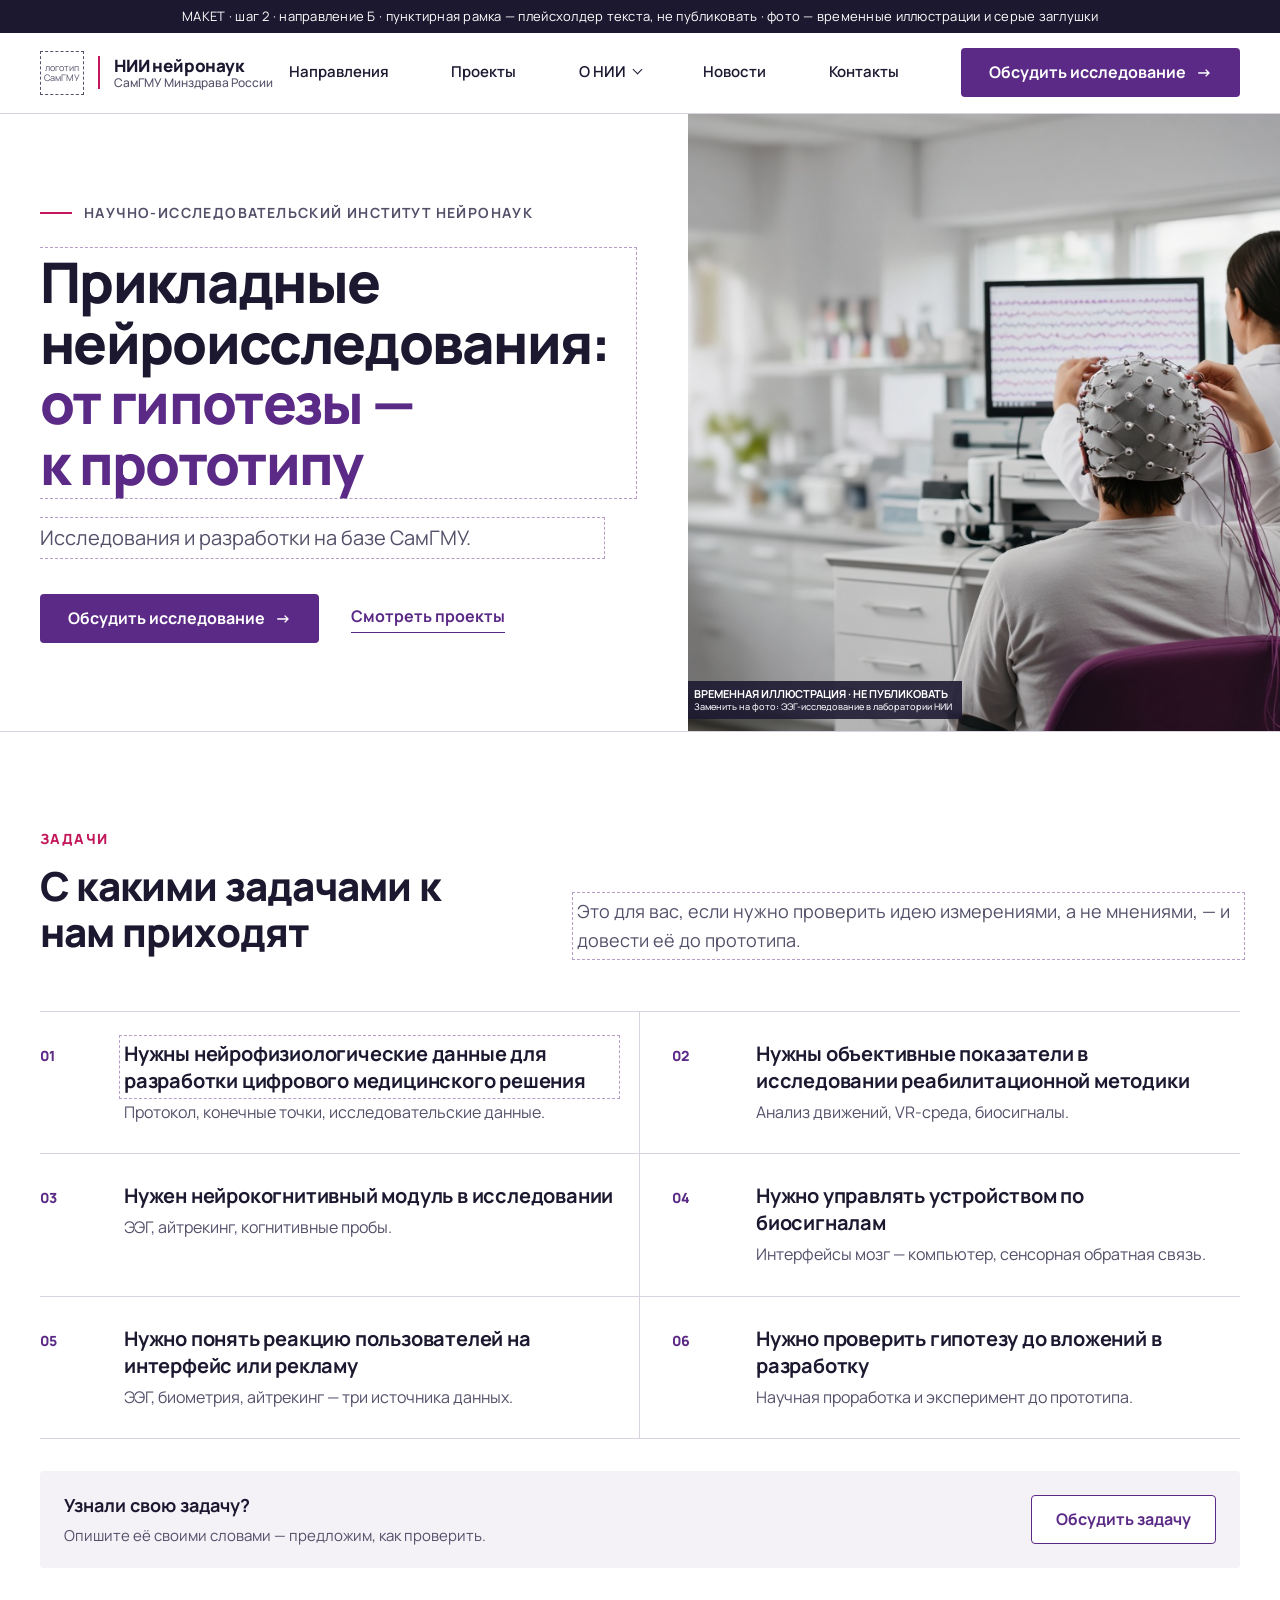
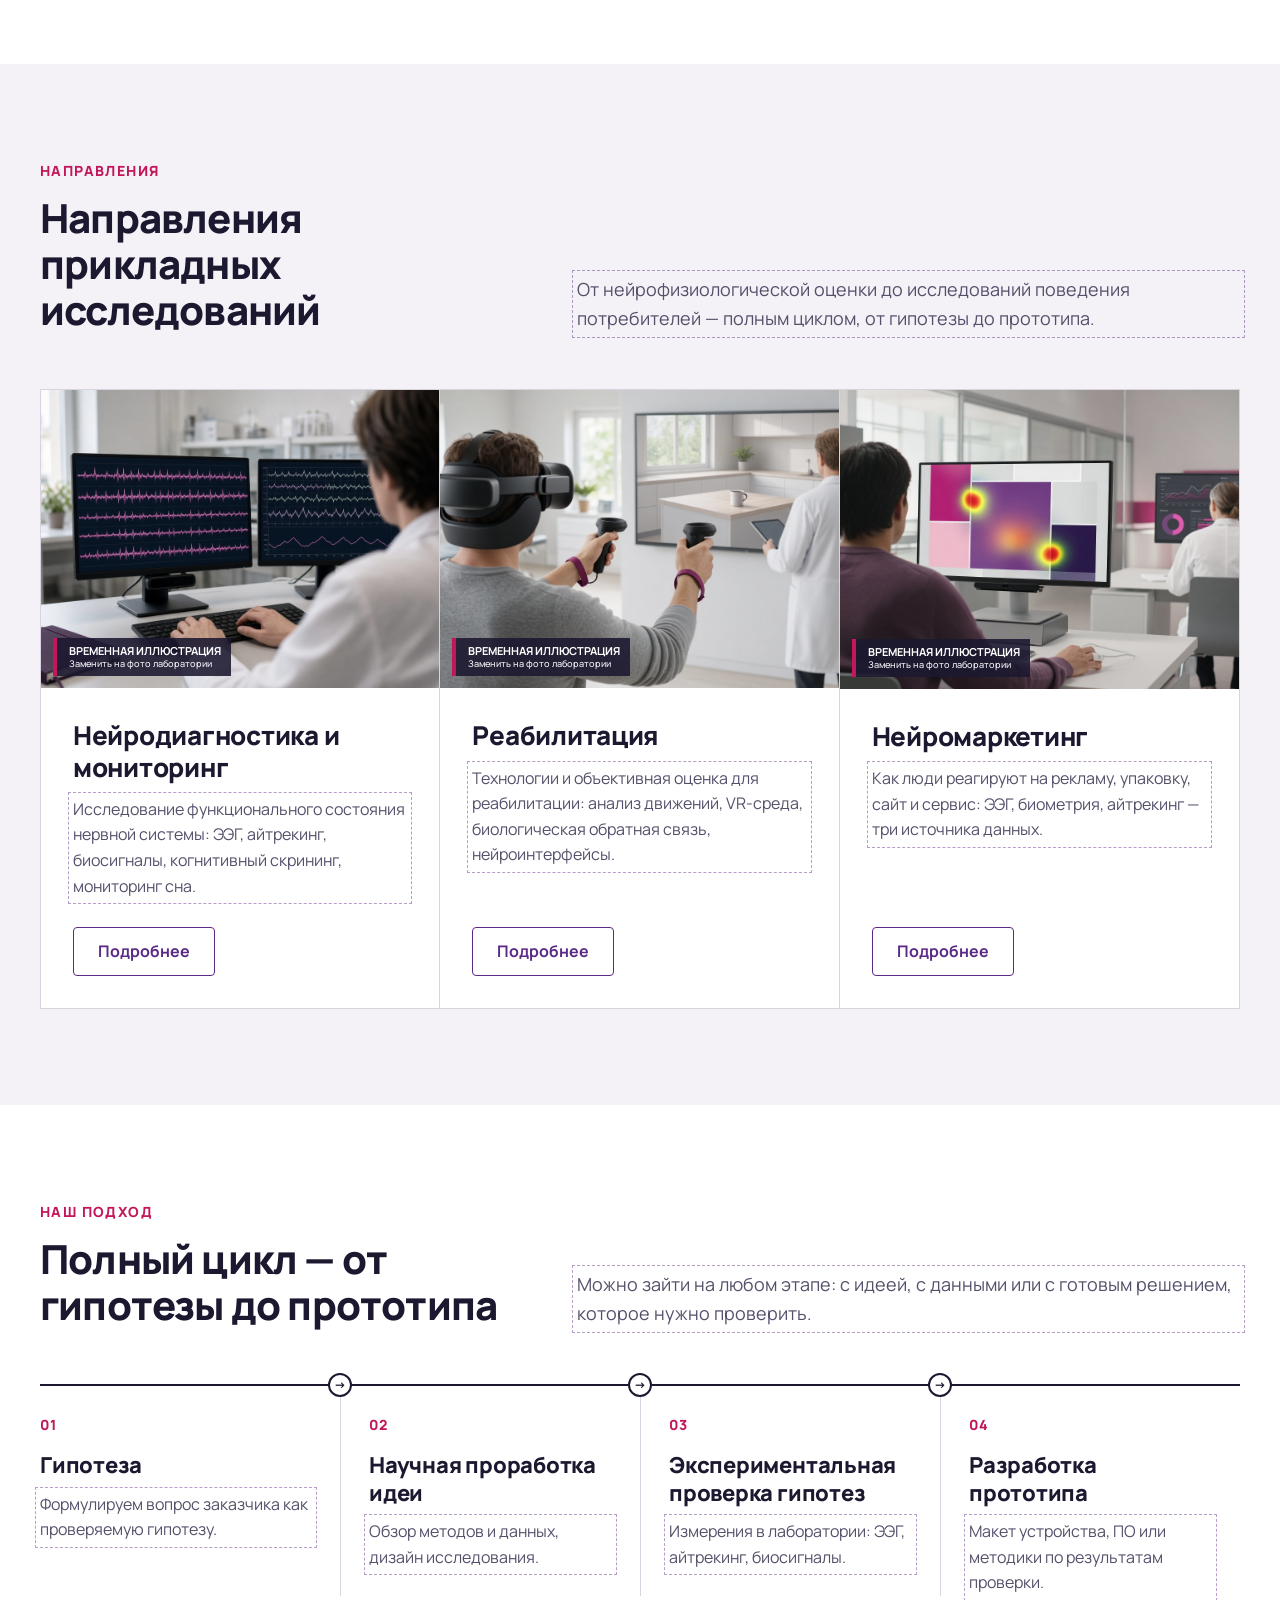
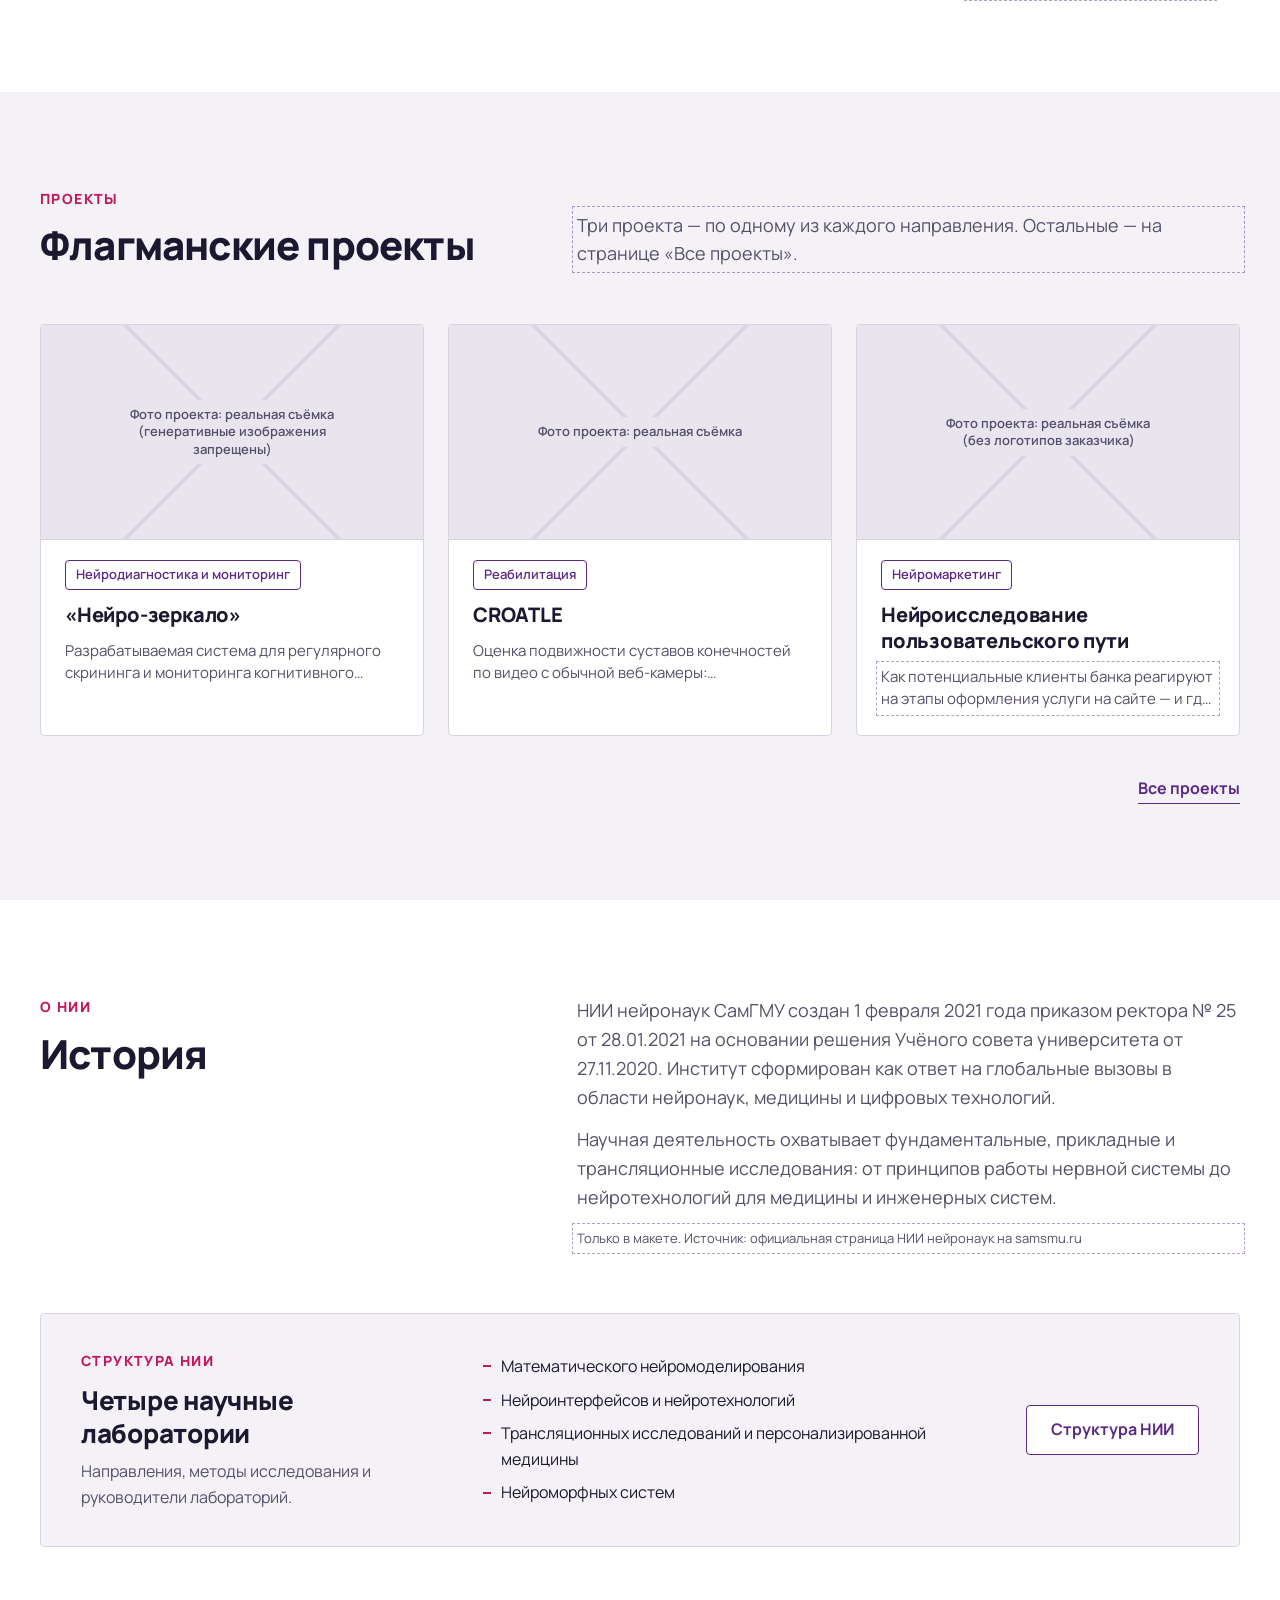
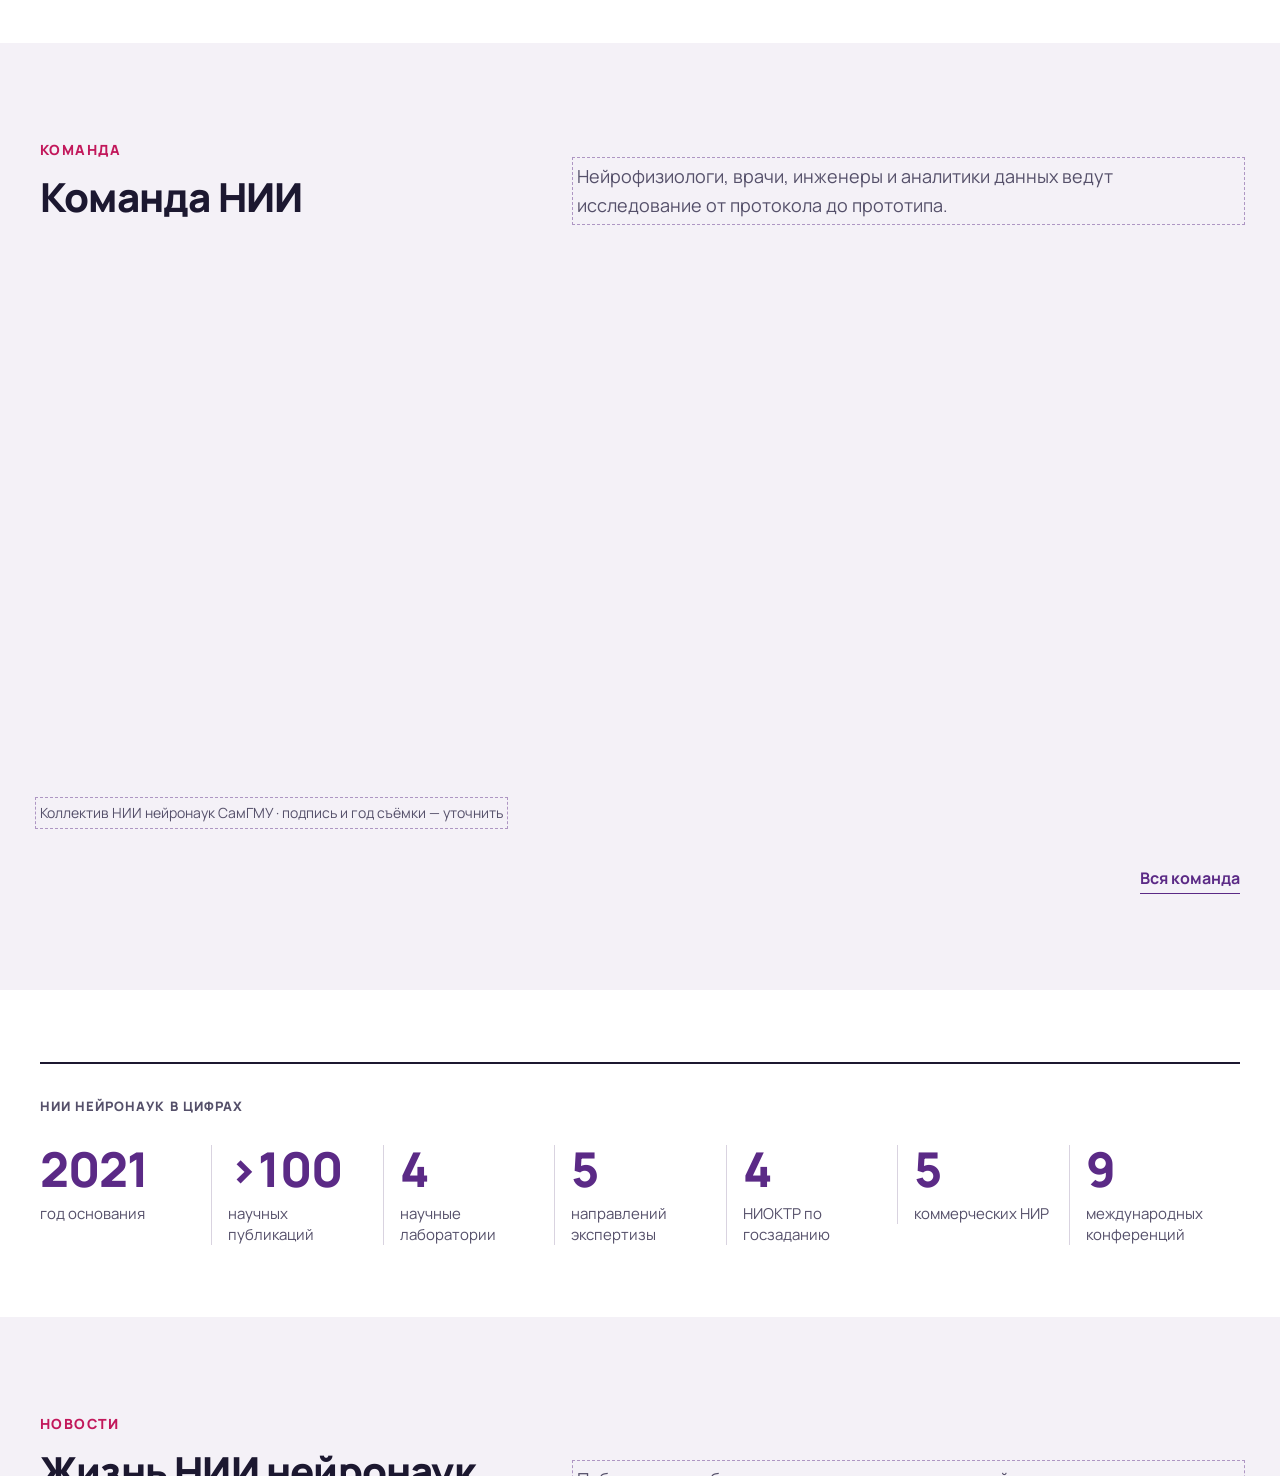
==== index.html @ fd70f429 "Add the static site mockup, variant B." ====
<!DOCTYPE html>
<html lang="ru">
<head>
  <meta charset="utf-8">
  <meta http-equiv="refresh" content="0; url=01_главная.html">
  <title>Макет сайта НИИ нейронаук — вариант Б</title>
</head>
<body>
  <p><a href="01_главная.html">Открыть главную макета</a></p>
</body>
</html>
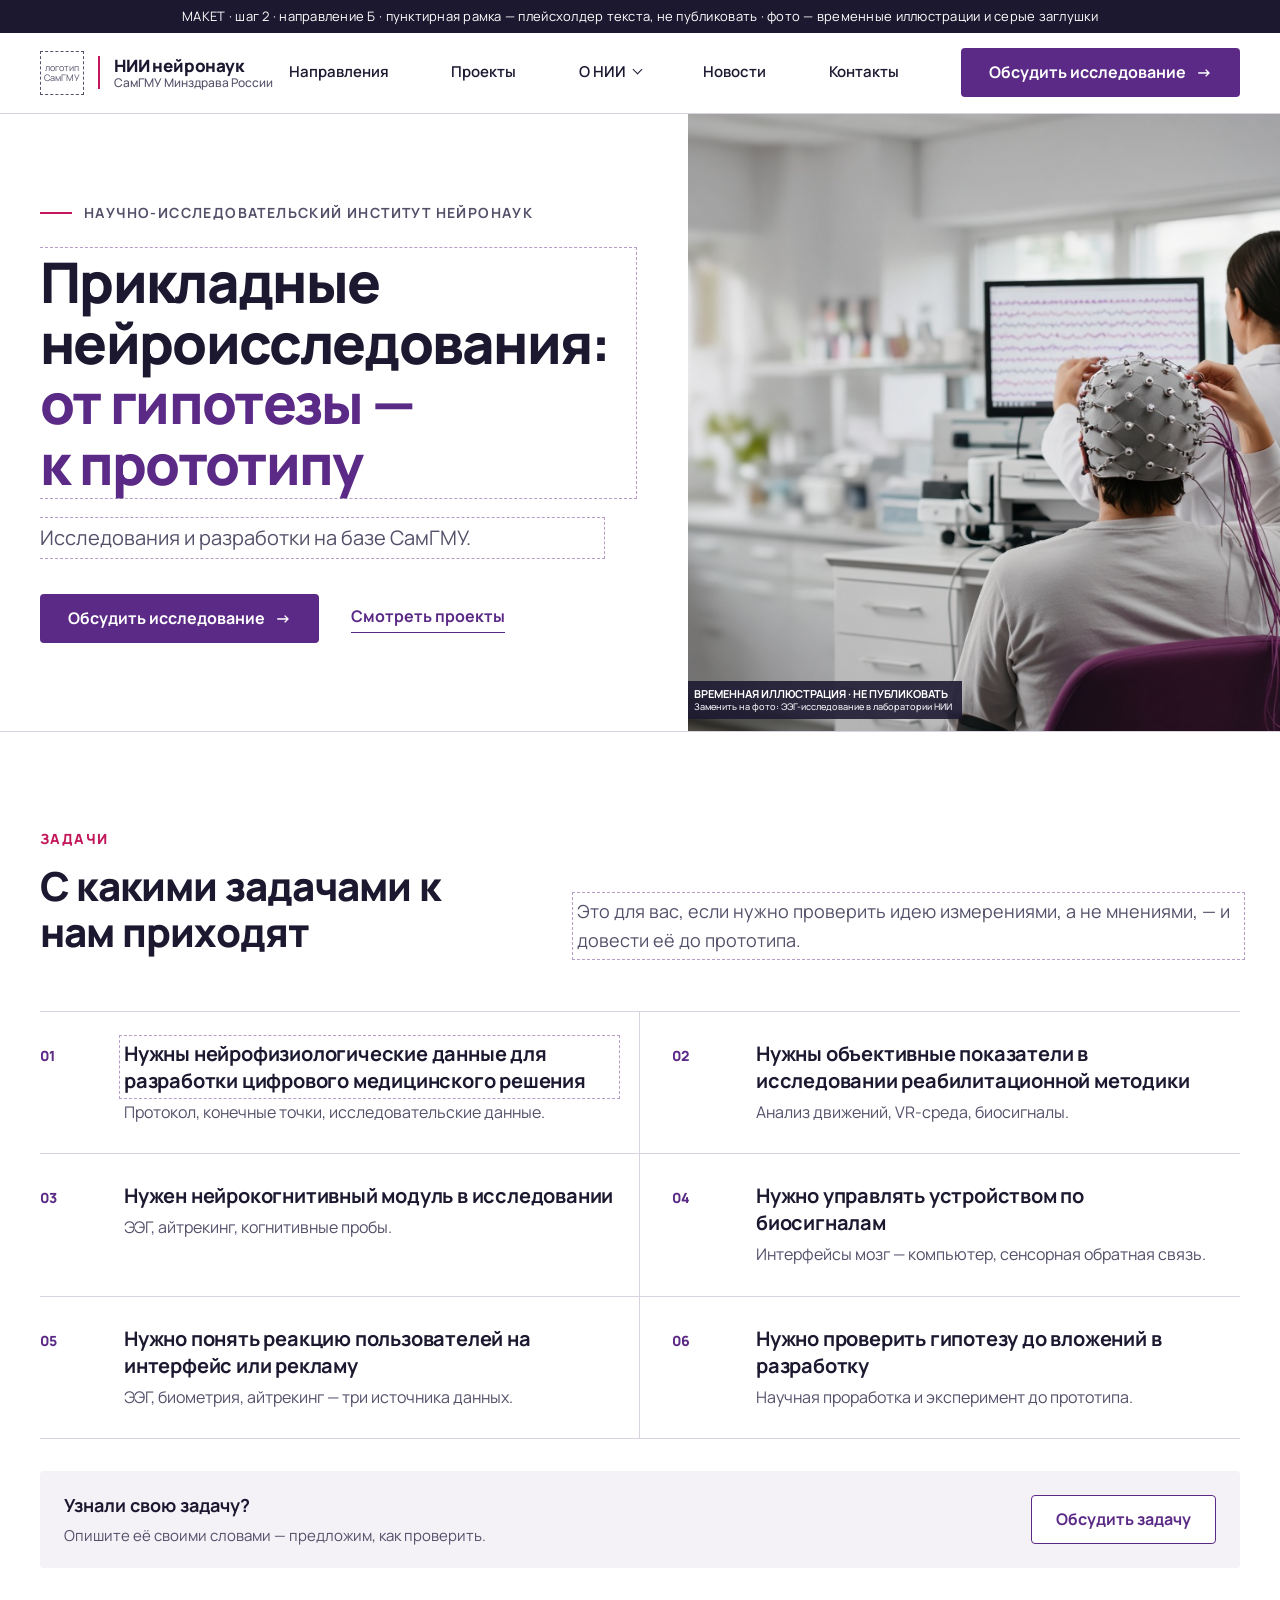
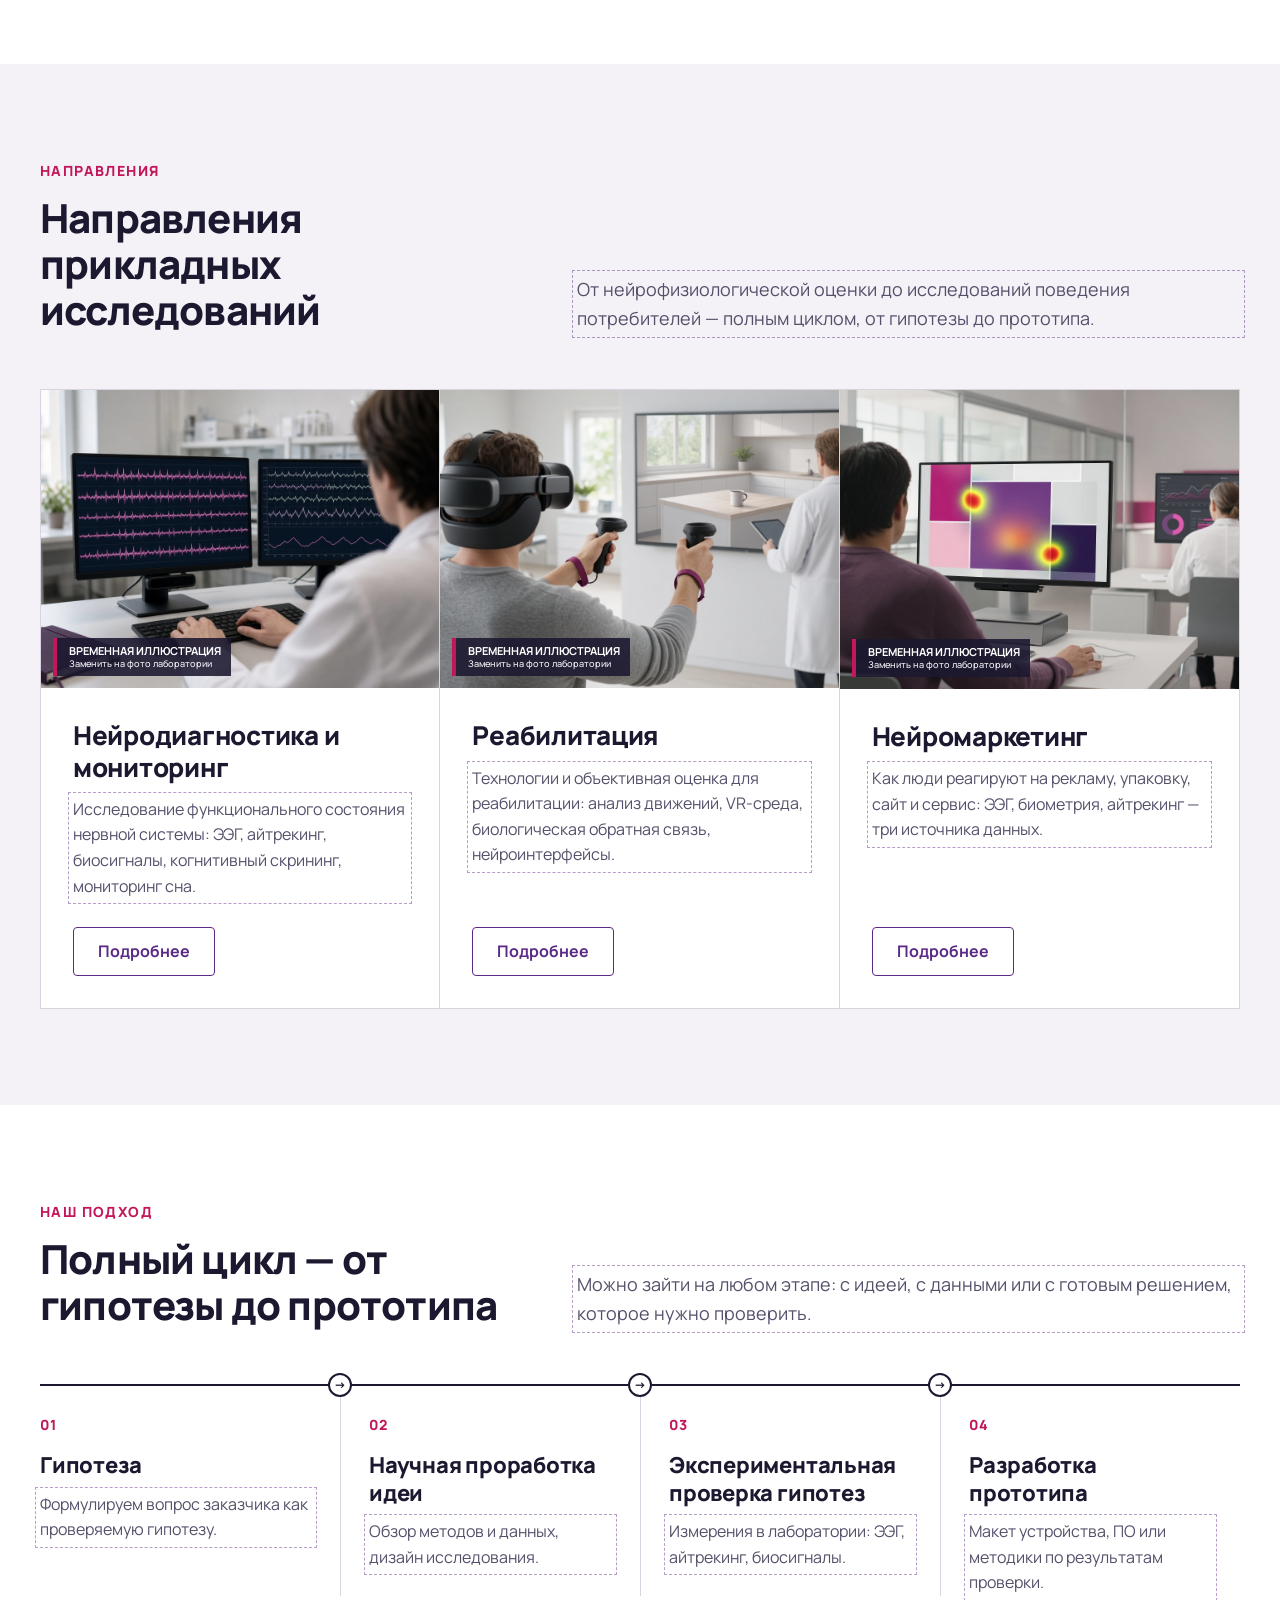
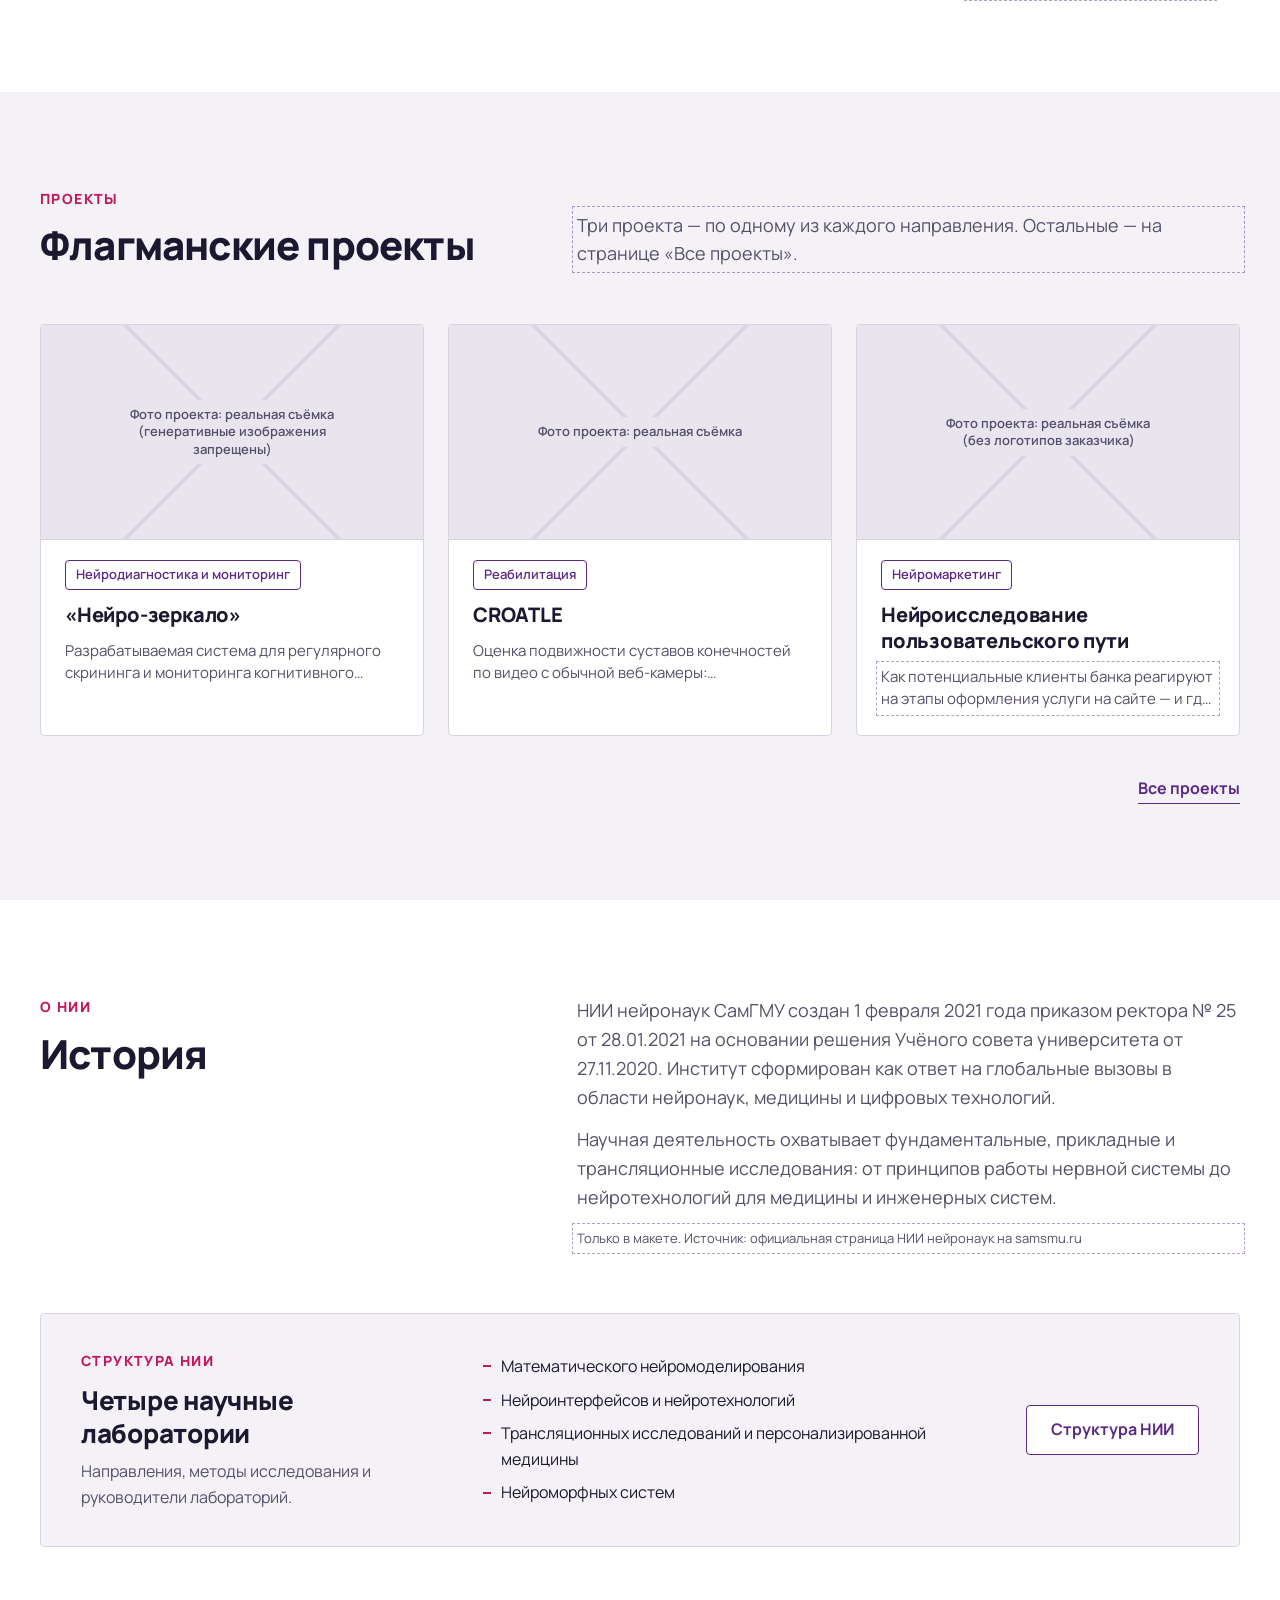
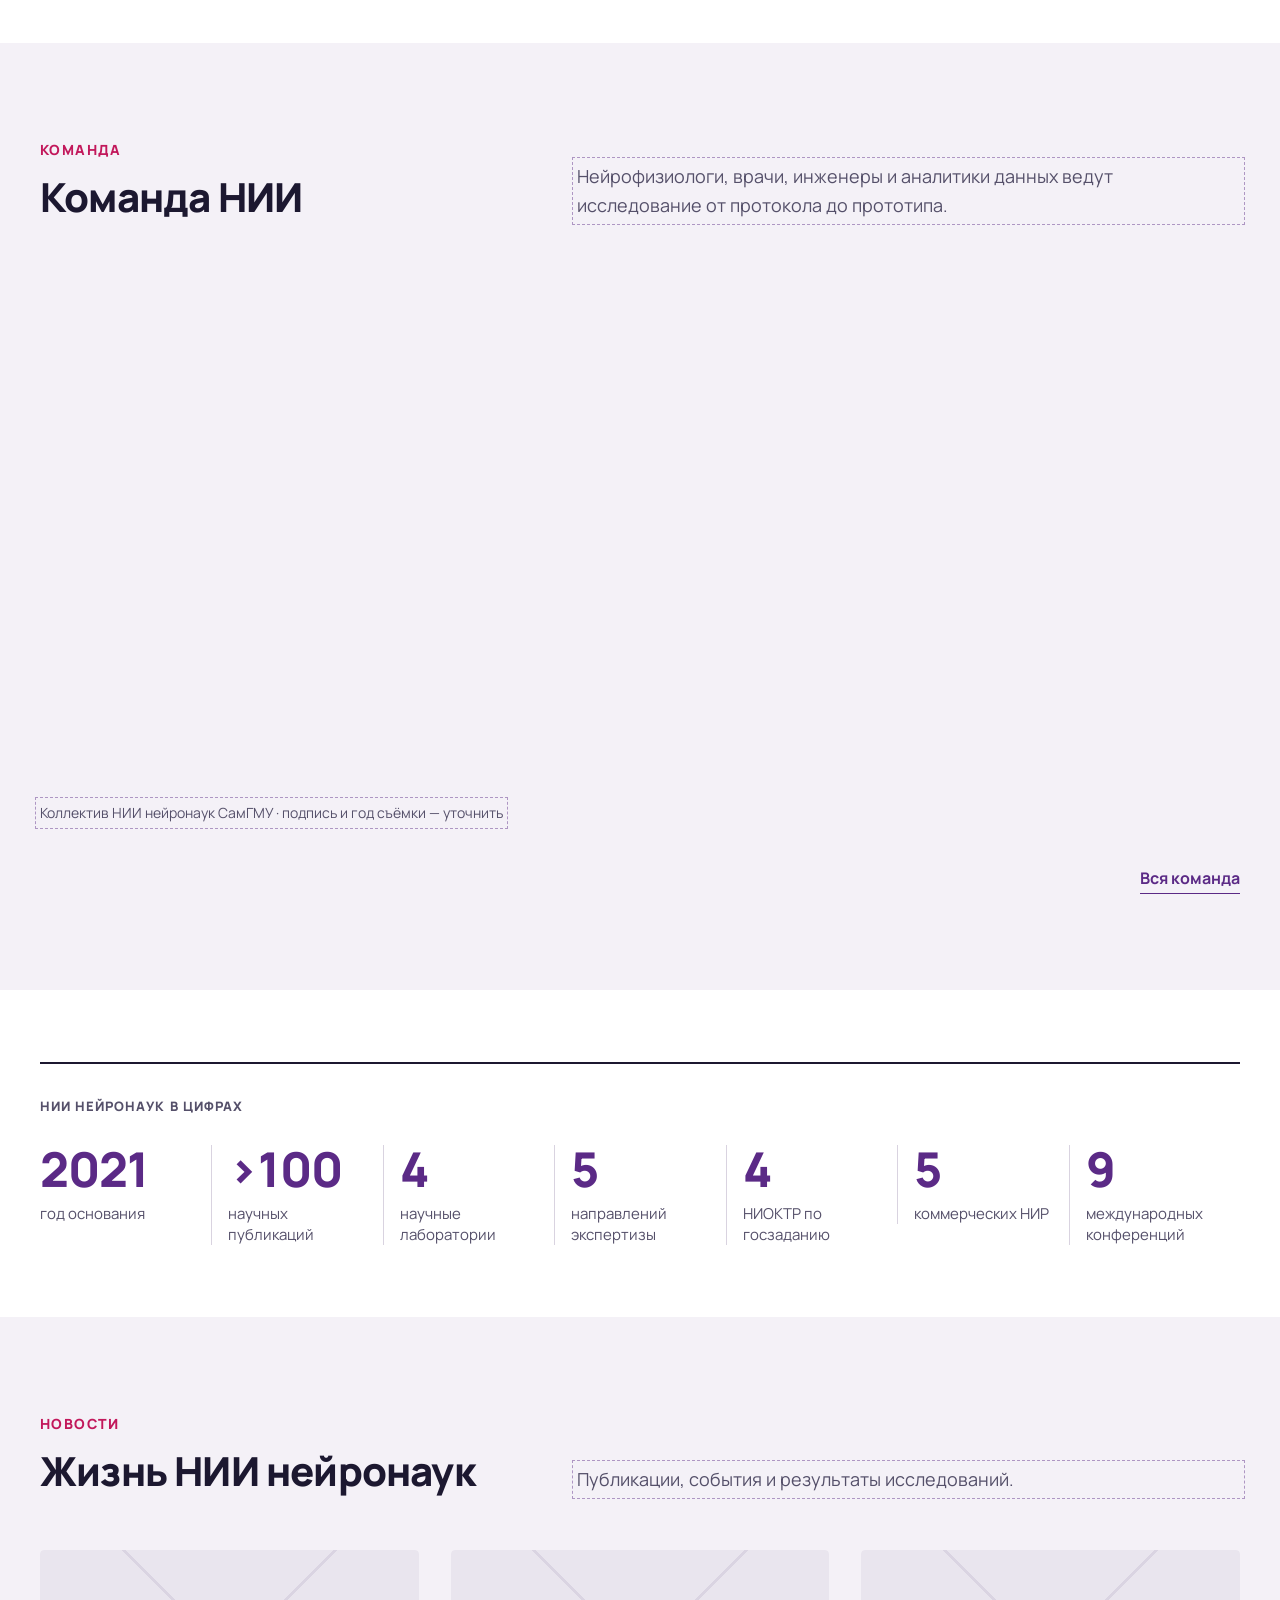
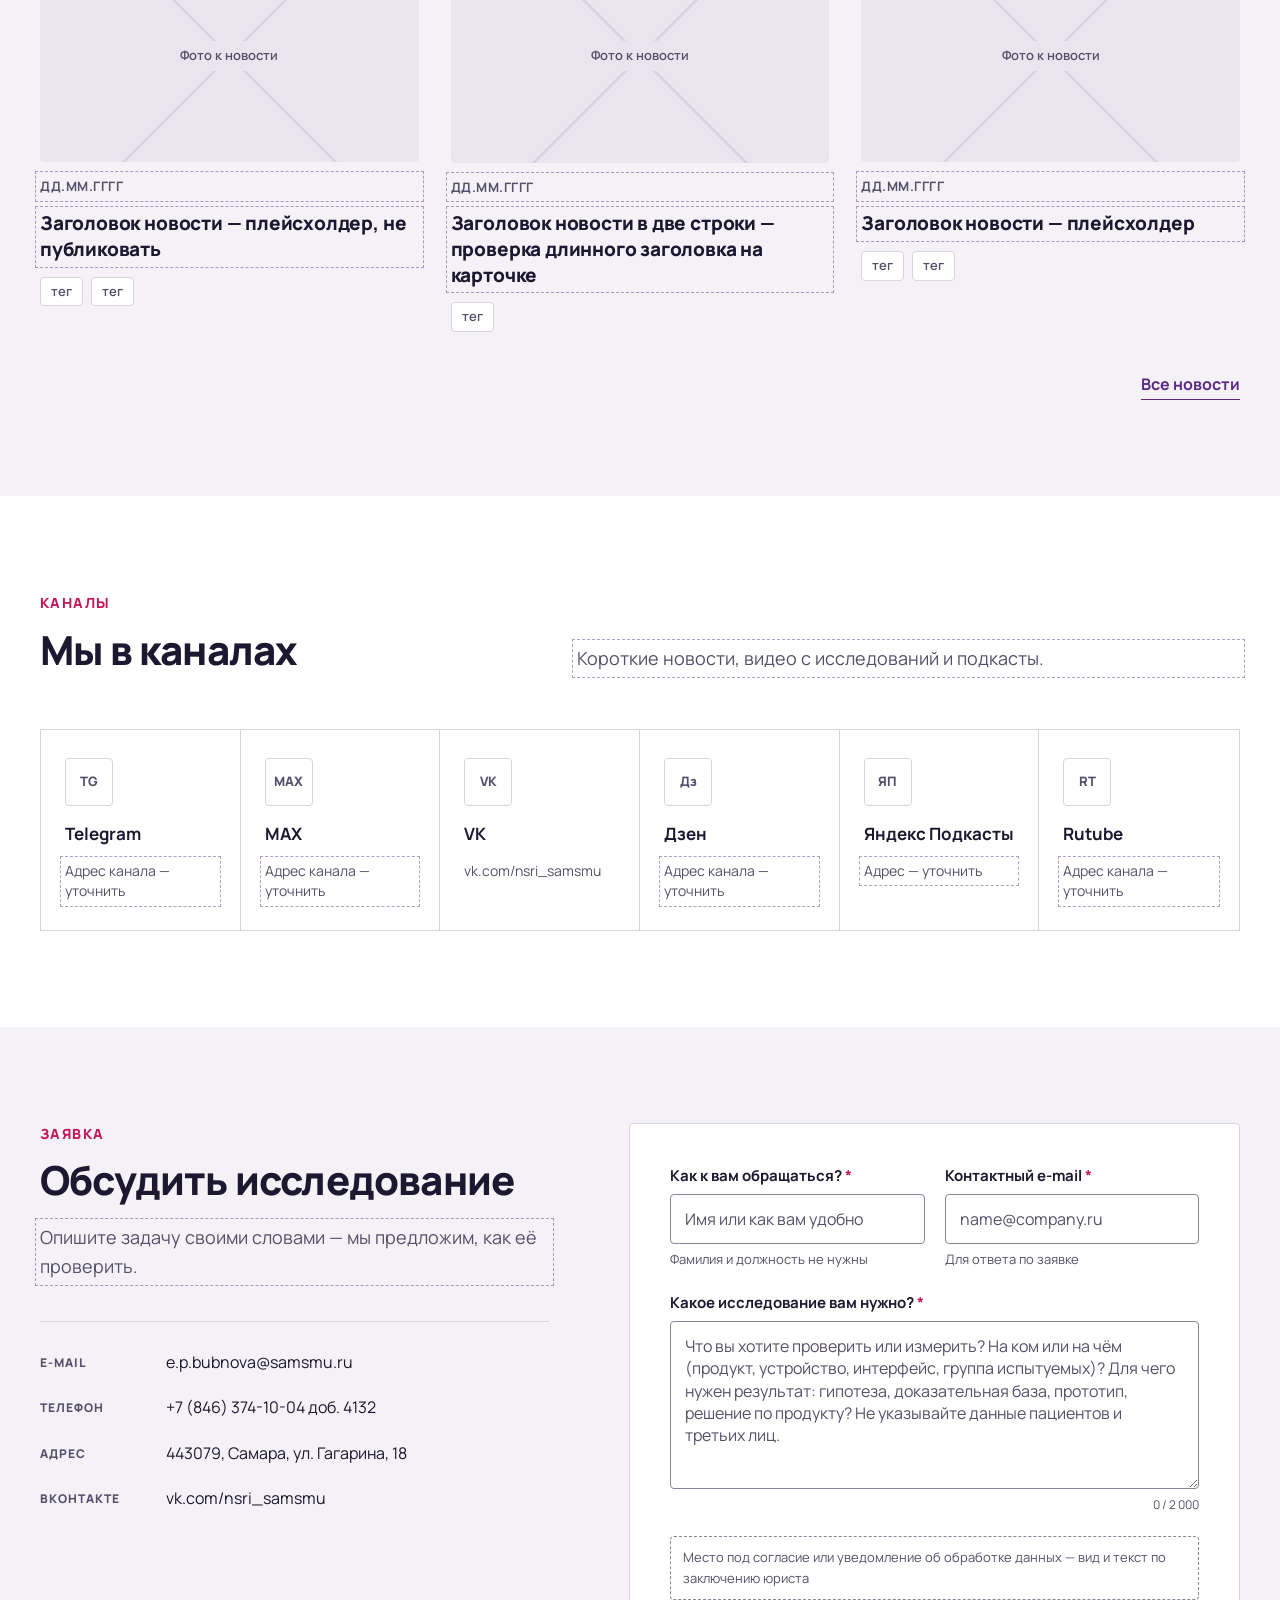
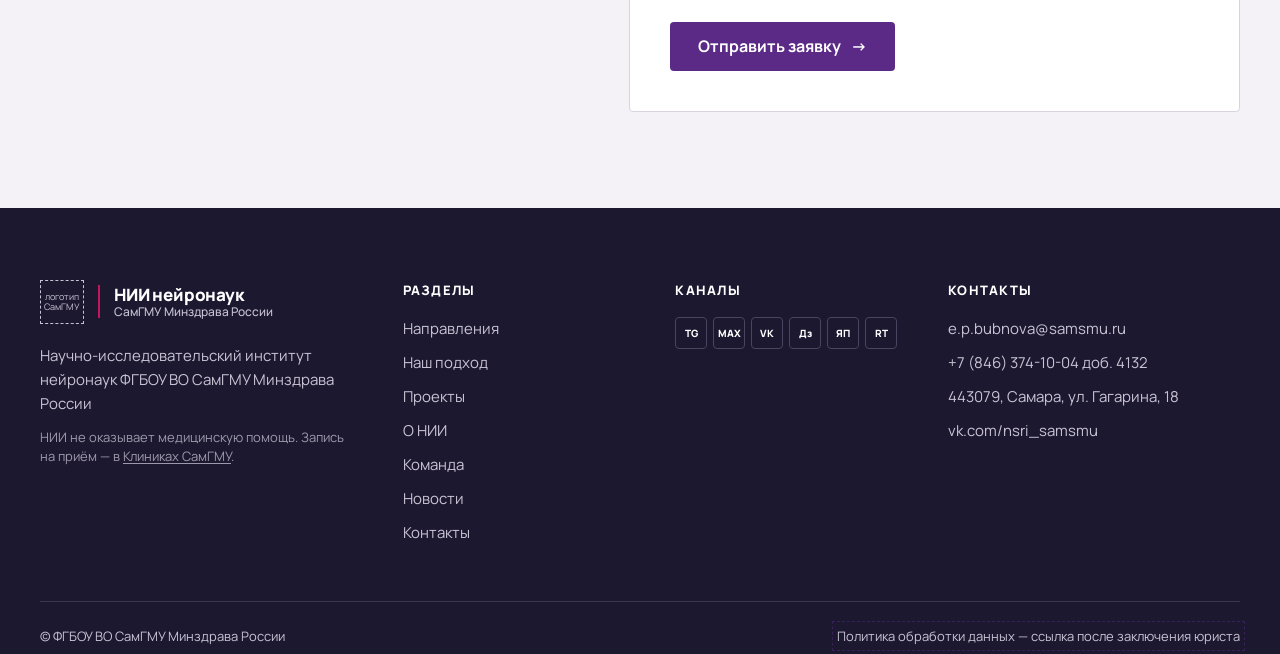
==== commit 5aac1c44: "Serve the mockup as a static site." ====
--- a/index.html
+++ b/index.html
@@ -2,10 +2,10 @@
 <html lang="ru">
 <head>
   <meta charset="utf-8">
-  <meta http-equiv="refresh" content="0; url=01_главная.html">
+  <meta http-equiv="refresh" content="0; url=01_%D0%B3%D0%BB%D0%B0%D0%B2%D0%BD%D0%B0%D1%8F.html">
   <title>Макет сайта НИИ нейронаук — вариант Б</title>
 </head>
 <body>
-  <p><a href="01_главная.html">Открыть главную макета</a></p>
+  <p><a href="01_%D0%B3%D0%BB%D0%B0%D0%B2%D0%BD%D0%B0%D1%8F.html">Открыть главную макета</a></p>
 </body>
 </html>
